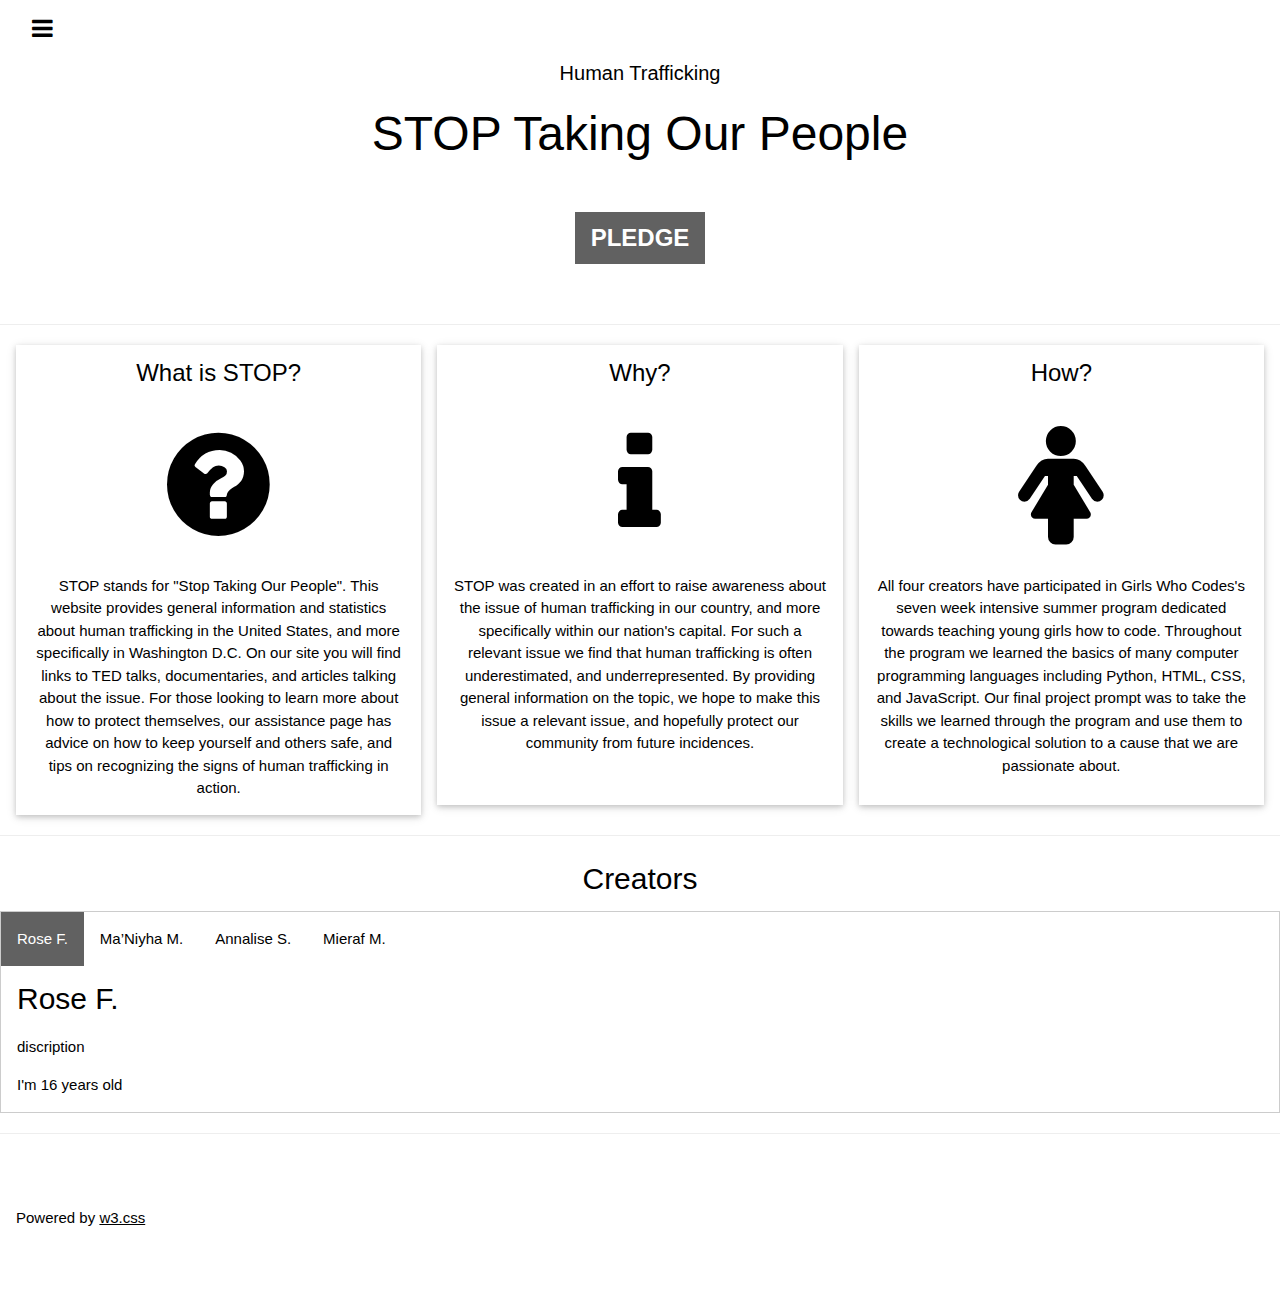
==== startbootstrap-modern-business-gh-pages/about.html @ 99244a74 "Update about.html" ====
<!DOCTYPE html>
<html>
<title>S.T.O.P</title>
<meta charset="UTF-8">
<meta name="viewport" content="width=device-width, initial-scale=1">
<link rel="stylesheet" href="https://www.w3schools.com/w3css/4/w3.css">
<link rel="stylesheet" href="https://www.w3schools.com/lib/w3-theme-black.css">
<link rel="stylesheet" href="https://cdnjs.cloudflare.com/ajax/libs/font-awesome/4.3.0/css/font-awesome.min.css">
<body>

<!-- Side Navigation -->
<nav class="w3-sidebar w3-bar-block w3-card-2 w3-animate-left w3-center" style="display:none" id="mySidebar">
  <button class="w3-bar-item w3-button" onclick="w3_close()">Close <i class="fa fa-remove"></i></button>
  <a href="https://stoptakingourpeople.github.io/stop/startbootstrap-modern-business-gh-pages/index.html" class="w3-bar-item w3-button">Home</a>
  <a href="https://stoptakingourpeople.github.io/stop/startbootstrap-modern-business-gh-pages/about.html" class="w3-bar-item w3-button">About</a>
  <a href="https://stoptakingourpeople.github.io/stop/startbootstrap-modern-business-gh-pages/information.html" class="w3-bar-item w3-button">Information</a>
  <a href="https://stoptakingourpeople.github.io/stop/startbootstrap-modern-business-gh-pages/stories.html" class="w3-bar-item w3-button">Stories</a>
  <a href="https://stoptakingourpeople.github.io/stop/startbootstrap-modern-business-gh-pages/assistance.html" class="w3-bar-item w3-button">Assistance</a>
</nav>

<!-- Header -->
<header class="w3-container w3-theme w3-padding" id="myHeader">
  <i onclick="w3_open()" class="fa fa-bars w3-xlarge w3-button w3-theme"></i> 
  <div class="w3-center">
  <h4>Human Trafficking</h4>
  <h1 class="w3-xxxlarge w3-animate-bottom">STOP Taking Our People</h1>
      <div class="w3-padding-32">
      <button class="w3-btn w3-xlarge w3-dark-grey w3-hover-light-grey" onclick="document.getElementById('id01').style.display='block'" style="font-weight:900;">PLEDGE</button>
    </div>
  </div>
</header>

<!-- Modal -->
<div id="id01" class="w3-modal">
    <div class="w3-modal-content w3-card-4 w3-animate-top">
      <header class="w3-container w3-theme-l1"> 
        <span onclick="document.getElementById('id01').style.display='none'"
        class="w3-button w3-display-topright">×</span>
        <h4>Pledge to the cause!</h4>
      </header>
      <div class="w3-padding">
        <p>By clicking this button you pledge to be aware of, and an advocate for the issue of human trafficking in D.C. </p>
        <body>
    <script type="text/javascript">
    var clicks = 0;
    function onClick() {
        clicks += 1;
        document.getElementById("clicks").innerHTML = clicks;
    };
    </script>
    <button type="button" onClick="onClick()"><a>Pledge Your Awareness</button></a>
      </div>
      </div>
       <footer class="w3-container w3-theme-l1">
        <p style="text-align: center">Pledges: <a id="clicks">0</a></p>
      </footer>
    </div>
</div>

<hr>   

<div class="w3-row-padding w3-center w3-margin-top">
<div class="w3-third">
  <div class="w3-card-2 w3-container" style="min-height:460px">
  <h3>What is STOP?</h3><br>
  <i class="fa fa-question-circle w3-margin-bottom w3-text-theme" style="font-size:120px"></i>
  <p>STOP stands for "Stop Taking Our People". This website provides general information and statistics about human trafficking in the 
    United States, and more specifically in Washington D.C. On our site you will find links to TED talks, documentaries, and articles 
    talking about the issue. For those looking to learn more about how to protect themselves, our assistance page has advice on how to 
    keep yourself and others safe, and tips on recognizing the signs of human trafficking in action.</p>
  </div>
</div>

<div class="w3-third">
  <div class="w3-card-2 w3-container" style="min-height:460px">
  <h3>Why?</h3><br>
  <i class="fa fa-info w3-margin-bottom w3-text-theme" style="font-size:120px"></i>
  <p>STOP was created in an effort to raise awareness about the issue of human trafficking in our country, and more specifically within our nation's capital.
   For such a relevant issue we find that human trafficking is often underestimated, and underrepresented.
   By providing general information on the topic, we hope to make this issue a relevant issue, and hopefully protect our community
   from future incidences.</p>
  </div>
</div>

<div class="w3-third">
  <div class="w3-card-2 w3-container" style="min-height:460px">
  <h3>How?</h3><br>
  <i class="fa fa-female w3-margin-bottom w3-text-theme" style="font-size:120px"></i>
  <p> All four creators have participated in Girls Who Codes's seven week intensive summer program dedicated 
    towards teaching young girls how to code. Throughout the program we learned the basics of many computer programming languages 
    including Python, HTML, CSS, and JavaScript. Our final project prompt was to take the skills we learned through the program and 
    use them to create a technological solution to a cause that we are passionate about.
    </p>
  </div>
</div>
</div>


<hr>
<h2 class="w3-center">Creators</h2>
<div class="w3-border">
<div class="w3-bar w3-theme">
  <button class="w3-bar-item w3-button testbtn w3-padding-16" onclick="openCity(event,'Rose F.')">Rose F.</button>
  <button class="w3-bar-item w3-button testbtn w3-padding-16" onclick="openCity(event,'Ma’Niyha M.')">Ma’Niyha M.</button>
  <button class="w3-bar-item w3-button testbtn w3-padding-16" onclick="openCity(event,'Annalise S.')">Annalise S.</button>
  <button class="w3-bar-item w3-button testbtn w3-padding-16" onclick="openCity(event,'Mieraf M.')">Mieraf M.</button>
</div>

<div id="Rose F." class="w3-container city w3-animate-opacity">
  <h2>Rose F.</h2>
  <p>discription</p>
  <p>I'm 16 years old</p>
</div>

<div id="Ma’Niyha M." class="w3-container city w3-animate-opacity">
  <h2>Ma’Niyha M.</h2>
  <p>About Me</p>
  <p>Born in N.C in 1999 but moved to D.C in 2012, I am a rising senior graduating in 2018. I play softball and volleyball, I am in book club, poetry club, GSA, and photography club.<br>
    I am the oldest of 6 kids on my dad’s side of the family but the third on my mom’s side. Seeing that I have so many siblings it only takes my awareness for human trafficking to the next level.<br>
    I want everyone’s eyes to open to what’s going on around them no matter where they are.</p>
</div>

<div id="Annalise S." class="w3-container city w3-animate-opacity">
  <h2>Annalise S.</h2>
  <p>About Me</p>
  <p>I’m a current junior in high school and I‘m really passionate about human rights. I hope this website makes an impact in others’ lives and expand beyond a local audience.<br>
    My other hobbies include volleyball, reading, and writing. If I could choose to do whatever I wanted,<br>
    it would be to have a legacy that’ll live beyond me. One that would change people’s lives for the better.</p>
</div>

<div id="Mieraf M." class="w3-container city w3-animate-opacity">
  <h2>Mieraf M.</h2>
  <p>About Me</p>
  <p>I was born in Ethiopia but moved to Maryland when I was ten. Some of my hobbies include reading, listening to music, and learning new skills. <br>
    My goal in life is to give other people the same opportunities I was lucky enough to receive. <br>
    Also, I would love to travel around the world to see other people’s perspective of life.
  </p>
</div>
</div>

<hr>
  <br>


<!-- Footer -->
<footer class="w3-container w3-theme-dark w3-padding-16">
  <h3></h3>
  <p>Powered by <a href="https://www.w3schools.com/w3css/default.asp" target="_blank">w3.css</a></p>
  <div style="position:relative;bottom:55px;" class="w3-tooltip w3-right">
    <span class="w3-text w3-theme-light w3-padding">Go To Top</span>    
    <a class="w3-text-white" href="#myHeader"><span class="w3-xlarge">
    <i class="fa fa-chevron-circle-up"></i></span></a>
  </div>
</footer>

<!-- Script for Sidebar, Tabs, Accordions, Progress bars and slideshows -->
<script>
// Side navigation
function w3_open() {
    var x = document.getElementById("mySidebar");
    x.style.width = "100%";
    x.style.fontSize = "40px";
    x.style.paddingTop = "10%";
    x.style.display = "block";
}
function w3_close() {
    document.getElementById("mySidebar").style.display = "none";
}

// Tabs
function openCity(evt, cityName) {
  var i;
  var x = document.getElementsByClassName("city");
  for (i = 0; i < x.length; i++) {
     x[i].style.display = "none";
  }
  var activebtn = document.getElementsByClassName("testbtn");
  for (i = 0; i < x.length; i++) {
      activebtn[i].className = activebtn[i].className.replace(" w3-dark-grey", "");
  }
  document.getElementById(cityName).style.display = "block";
  evt.currentTarget.className += " w3-dark-grey";
}

var mybtn = document.getElementsByClassName("testbtn")[0];
mybtn.click();

// Accordions
function myAccFunc(id) {
    var x = document.getElementById(id);
    if (x.className.indexOf("w3-show") == -1) {
        x.className += " w3-show";
    } else { 
        x.className = x.className.replace(" w3-show", "");
    }
}

// Slideshows
var slideIndex = 1;

function plusDivs(n) {
slideIndex = slideIndex + n;
showDivs(slideIndex);
}

function showDivs(n) {
  var x = document.getElementsByClassName("mySlides");
  if (n > x.length) {slideIndex = 1}    
  if (n < 1) {slideIndex = x.length} ;
  for (i = 0; i < x.length; i++) {
     x[i].style.display = "none";  
  }
  x[slideIndex-1].style.display = "block";  
}

showDivs(1);

// Progress Bars
function move() {
  var elem = document.getElementById("myBar");   
  var width = 5;
  var id = setInterval(frame, 10);
  function frame() {
    if (width == 100) {
      clearInterval(id);
    } else {
      width++; 
      elem.style.width = width + '%'; 
      elem.innerHTML = width * 1  + '%';
    }
  }
}
</script>

</body>
</html>
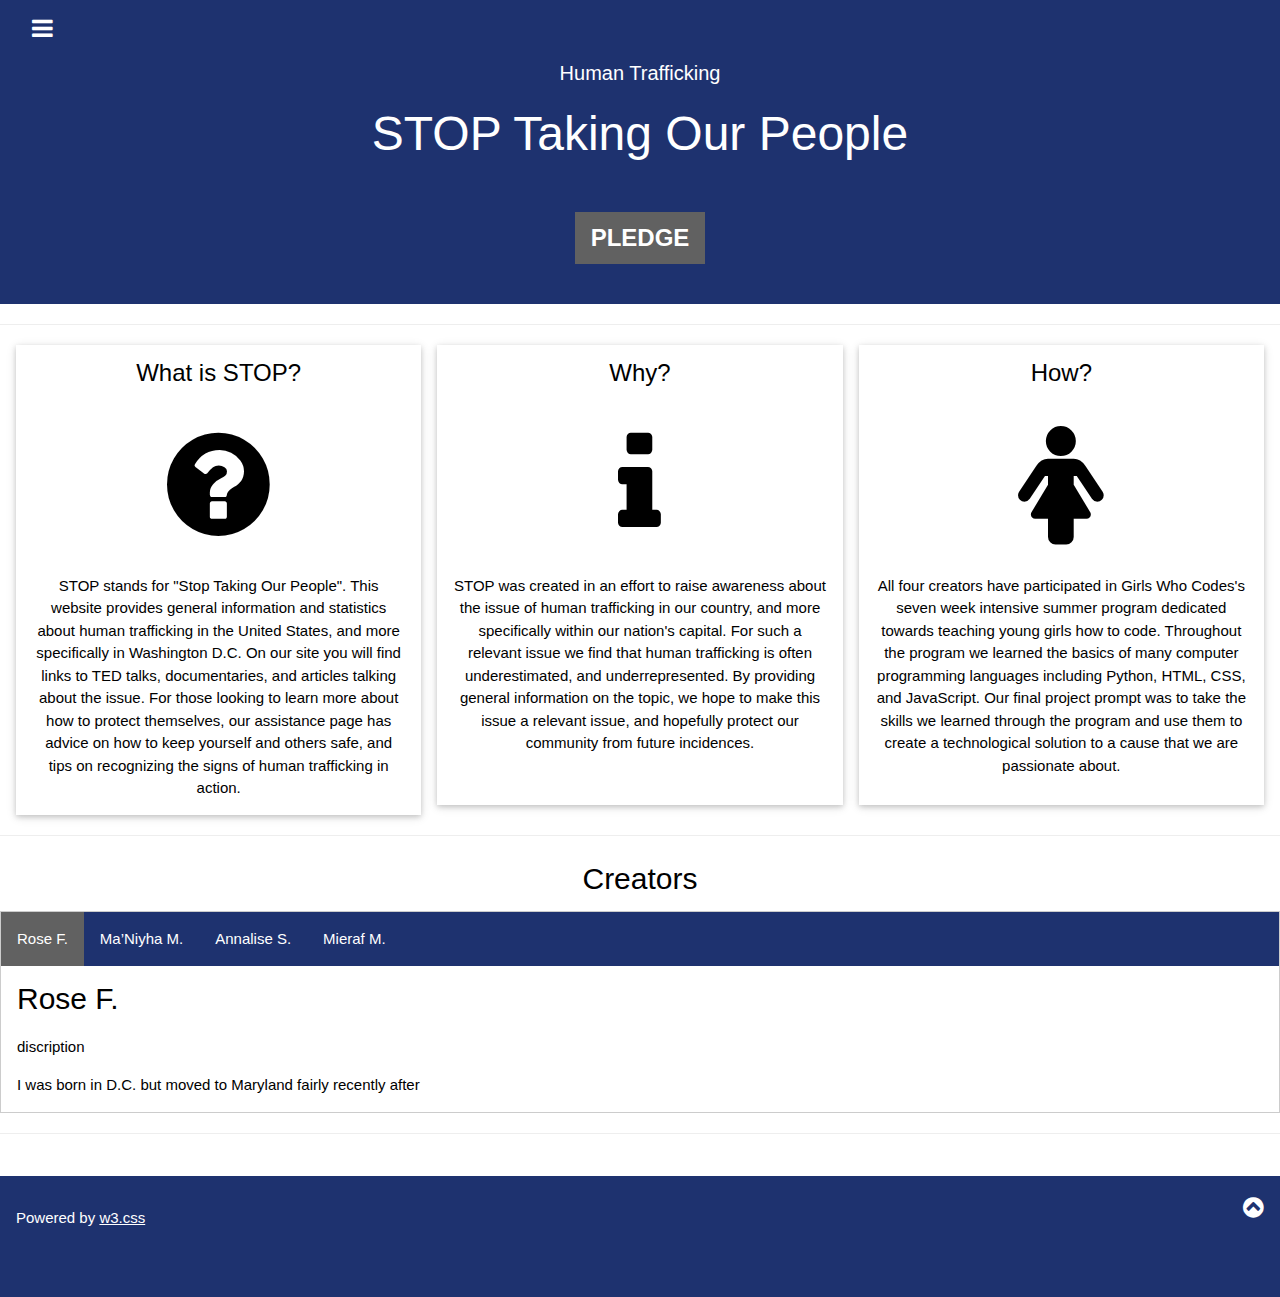
==== commit 1735a0d0: "Update about.html" ====
--- a/startbootstrap-modern-business-gh-pages/about.html
+++ b/startbootstrap-modern-business-gh-pages/about.html
@@ -1,10 +1,10 @@
 <!DOCTYPE html>
 <html>
-<title>S.T.O.P</title>
+<title>About</title>
 <meta charset="UTF-8">
 <meta name="viewport" content="width=device-width, initial-scale=1">
 <link rel="stylesheet" href="https://www.w3schools.com/w3css/4/w3.css">
-<link rel="stylesheet" href="https://www.w3schools.com/lib/w3-theme-black.css">
+<link rel="stylesheet"  type="text/css" href="css/w3.css">
 <link rel="stylesheet" href="https://cdnjs.cloudflare.com/ajax/libs/font-awesome/4.3.0/css/font-awesome.min.css">
 <body>
 
@@ -109,13 +109,13 @@
 <div id="Rose F." class="w3-container city w3-animate-opacity">
   <h2>Rose F.</h2>
   <p>discription</p>
-  <p>I'm 16 years old</p>
+  <p>I was born in D.C. but moved to Maryland fairly recently after </p>
 </div>
 
 <div id="Ma’Niyha M." class="w3-container city w3-animate-opacity">
   <h2>Ma’Niyha M.</h2>
   <p>About Me</p>
-  <p>Born in N.C in 1999 but moved to D.C in 2012, I am a rising senior graduating in 2018. I play softball and volleyball, I am in book club, poetry club, GSA, and photography club.<br>
+  <p>Born in N.C in 1999 but moved to D.C. in 2012, I am a rising senior graduating in 2018. I play softball and volleyball, I am in book club, poetry club, GSA, and photography club.<br>
     I am the oldest of 6 kids on my dad’s side of the family but the third on my mom’s side. Seeing that I have so many siblings it only takes my awareness for human trafficking to the next level.<br>
     I want everyone’s eyes to open to what’s going on around them no matter where they are.</p>
 </div>
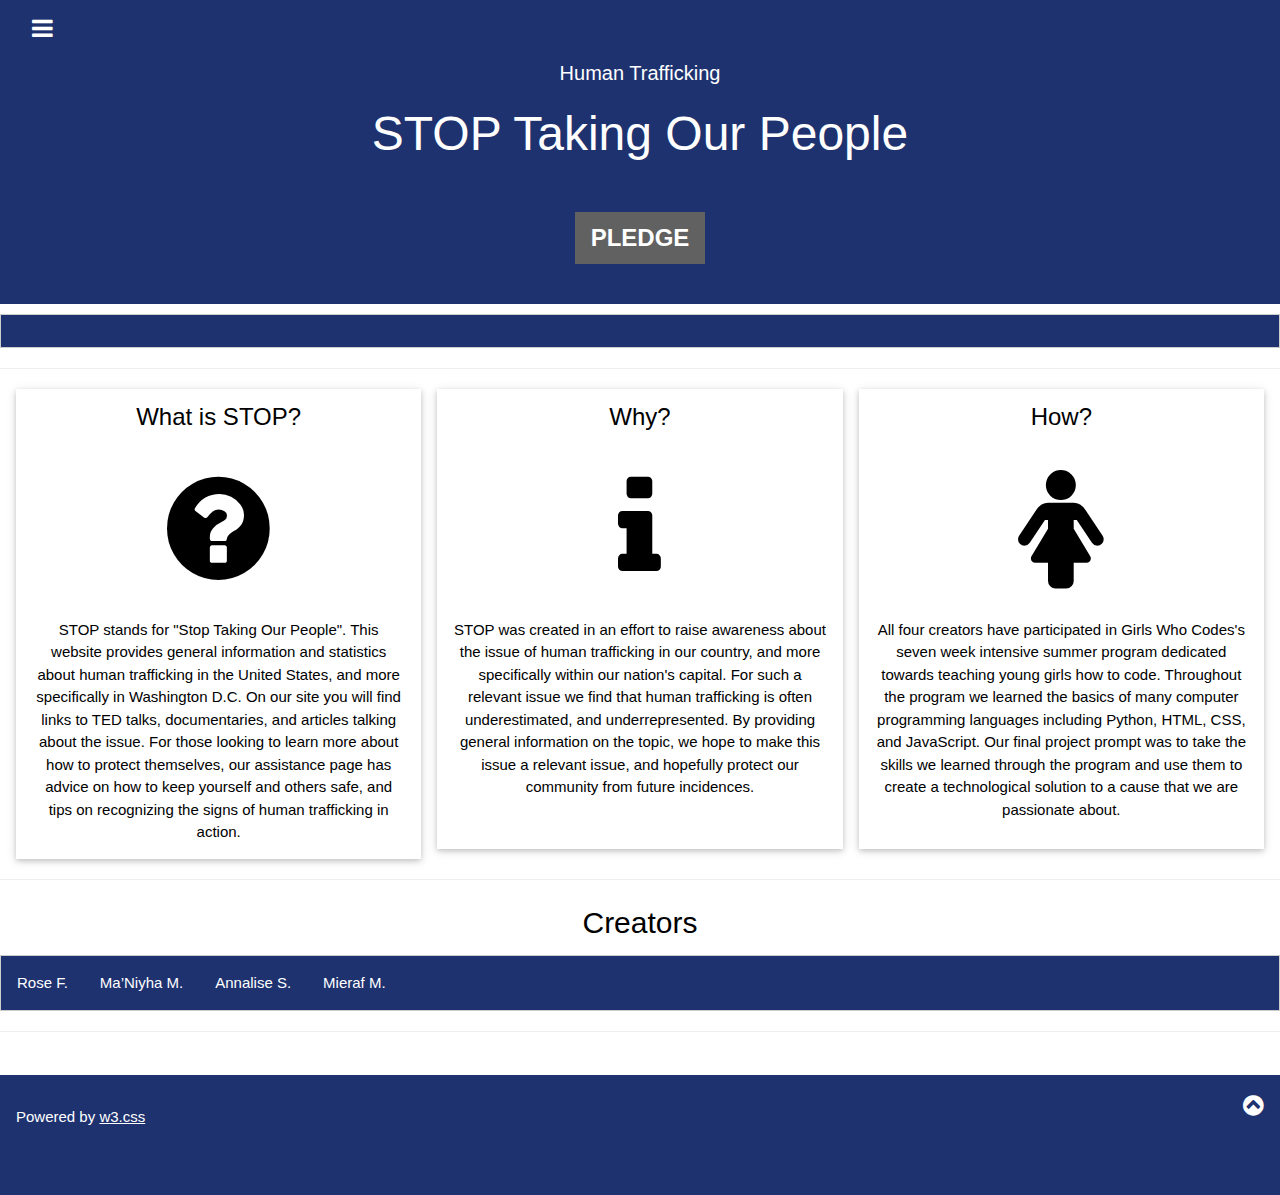
==== commit 6577a09f: "Update about.html" ====
--- a/startbootstrap-modern-business-gh-pages/about.html
+++ b/startbootstrap-modern-business-gh-pages/about.html
@@ -56,7 +56,23 @@
       </footer>
     </div>
 </div>
-
+  
+<!--------------------------------------->
+  <h2 class="w3-center"></h2>
+<h4 style="text-align:center;Font-size:130%;"></h4>
+
+<div class="w3-border">
+<div class="w3-bar w3-theme">
+  <button class="w3-bar-item w3-button testbtn w3-padding-16" onclick="openCity(event,'Relisha Tenau Rudd')"></button>
+</div>
+
+<div id="" class="w3-container city w3-animate-opacity">
+
+</div>
+
+</div>
+<!------------------------------------->
+  
 <hr>   
 
 <div class="w3-row-padding w3-center w3-margin-top">
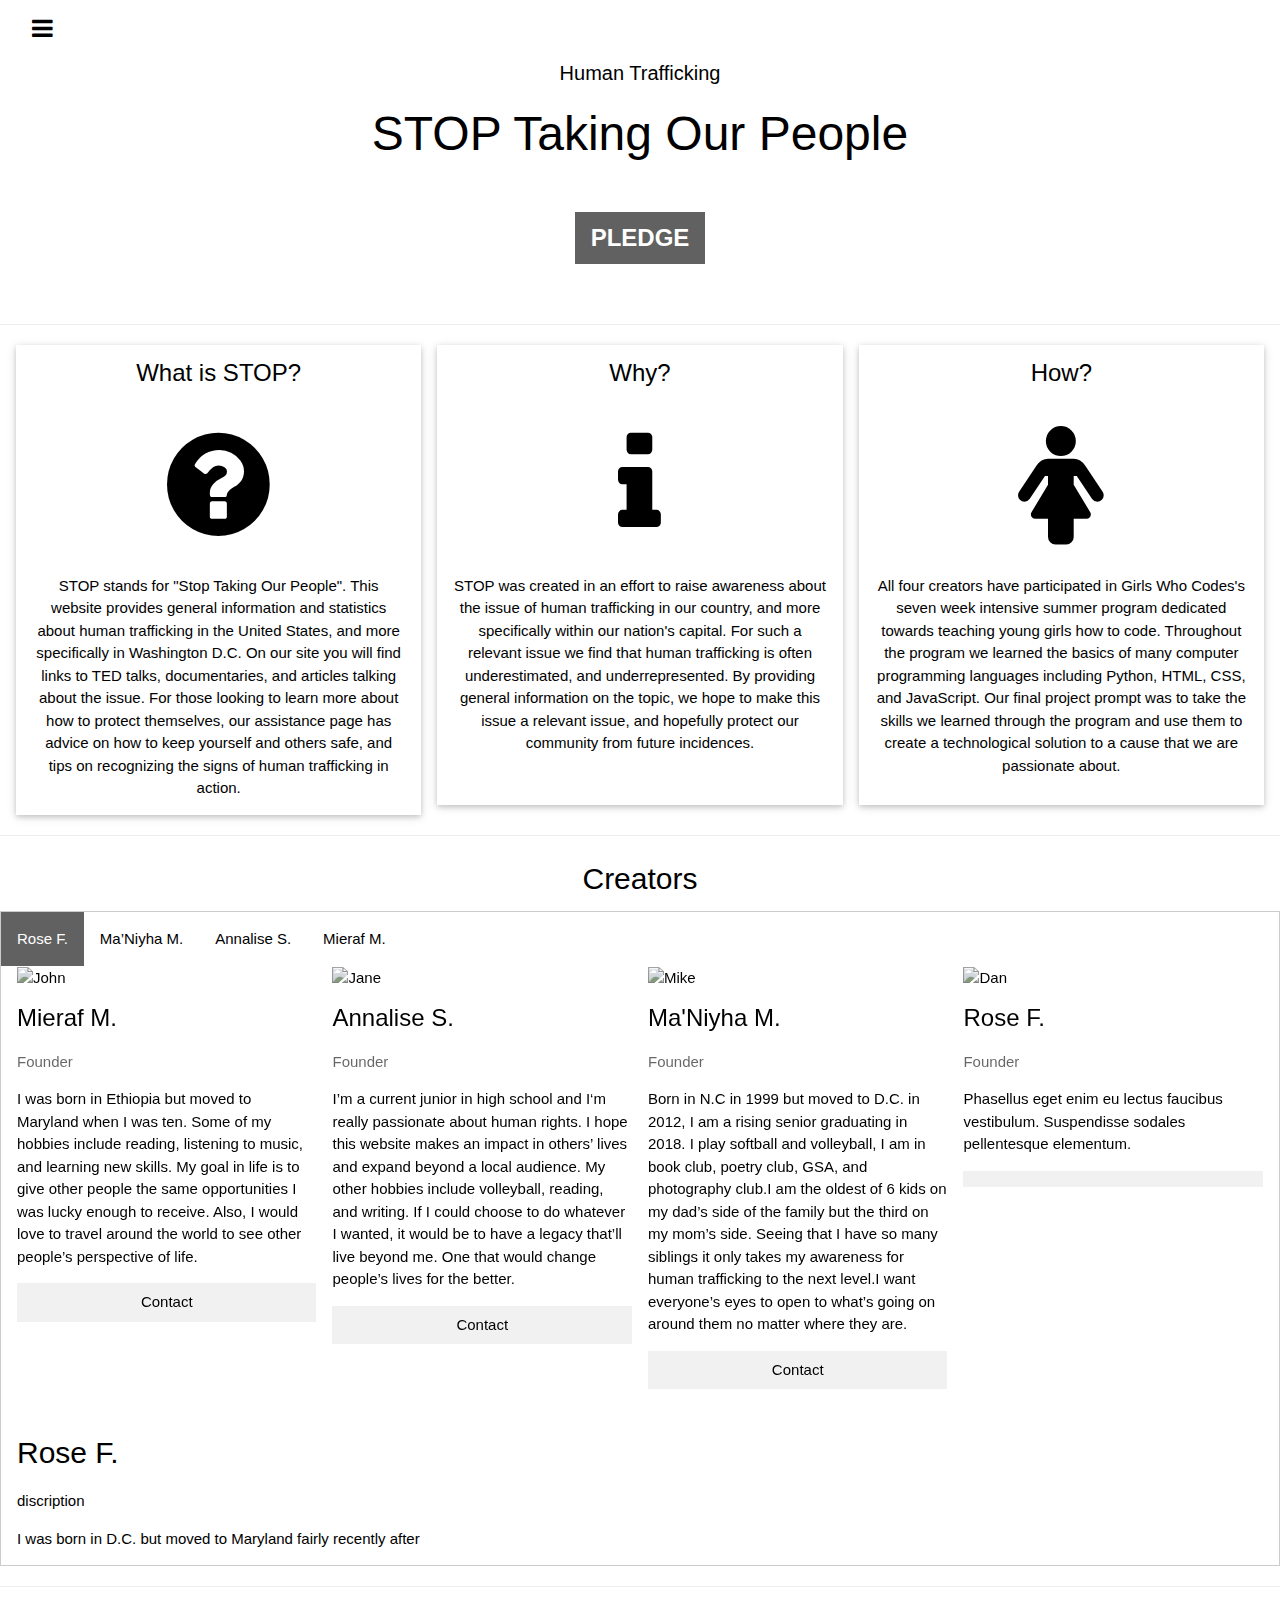
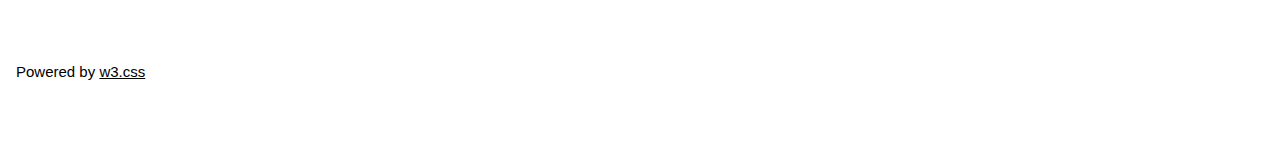
==== commit 1a0cb3eb: "Update about.html" ====
--- a/startbootstrap-modern-business-gh-pages/about.html
+++ b/startbootstrap-modern-business-gh-pages/about.html
@@ -1,10 +1,10 @@
 <!DOCTYPE html>
 <html>
-<title>About</title>
+<title>S.T.O.P</title>
 <meta charset="UTF-8">
 <meta name="viewport" content="width=device-width, initial-scale=1">
 <link rel="stylesheet" href="https://www.w3schools.com/w3css/4/w3.css">
-<link rel="stylesheet"  type="text/css" href="css/w3.css">
+<link rel="stylesheet" href="https://www.w3schools.com/lib/w3-theme-black.css">
 <link rel="stylesheet" href="https://cdnjs.cloudflare.com/ajax/libs/font-awesome/4.3.0/css/font-awesome.min.css">
 <body>
 
@@ -56,23 +56,7 @@
       </footer>
     </div>
 </div>
-  
-<!--------------------------------------->
-  <h2 class="w3-center"></h2>
-<h4 style="text-align:center;Font-size:130%;"></h4>
-
-<div class="w3-border">
-<div class="w3-bar w3-theme">
-  <button class="w3-bar-item w3-button testbtn w3-padding-16" onclick="openCity(event,'Relisha Tenau Rudd')"></button>
-</div>
-
-<div id="" class="w3-container city w3-animate-opacity">
-
-</div>
-
-</div>
-<!------------------------------------->
-  
+
 <hr>   
 
 <div class="w3-row-padding w3-center w3-margin-top">
@@ -121,6 +105,39 @@
   <button class="w3-bar-item w3-button testbtn w3-padding-16" onclick="openCity(event,'Annalise S.')">Annalise S.</button>
   <button class="w3-bar-item w3-button testbtn w3-padding-16" onclick="openCity(event,'Mieraf M.')">Mieraf M.</button>
 </div>
+  
+    <div class="w3-row-padding w3-grayscale">
+    <div class="w3-col l3 m6 w3-margin-bottom">
+      <img src="/w3images/team2.jpg" alt="John" style="width:100%">
+      <h3>Mieraf M.</h3>
+      <p class="w3-opacity">Founder</p>
+      <p>I was born in Ethiopia but moved to Maryland when I was ten. Some of my hobbies include reading, listening to music, and learning new skills. 
+My goal in life is to give other people the same opportunities I was lucky enough to receive. 
+Also, I would love to travel around the world to see other people’s perspective of life.</p>
+      <p><button class="w3-button w3-light-grey w3-block">Contact</button></p>
+    </div>
+    <div class="w3-col l3 m6 w3-margin-bottom">
+      <img src="/w3images/team1.jpg" alt="Jane" style="width:100%">
+      <h3>Annalise S.</h3>
+      <p class="w3-opacity">Founder</p>
+      <p>I’m a current junior in high school and I‘m really passionate about human rights. I hope this website makes an impact in others’ lives and expand beyond a local audience. My other hobbies include volleyball, reading, and writing. If I could choose to do whatever I wanted, it would be to have a legacy that’ll live beyond me. One that would change people’s lives for the better.</p>
+      <p><button class="w3-button w3-light-grey w3-block">Contact</button></p>
+    </div>
+    <div class="w3-col l3 m6 w3-margin-bottom">
+      <img src="/w3images/team3.jpg" alt="Mike" style="width:100%">
+      <h3>Ma'Niyha M.</h3>
+      <p class="w3-opacity">Founder</p>
+      <p>Born in N.C in 1999 but moved to D.C. in 2012, I am a rising senior graduating in 2018. I play softball and volleyball, I am in book club, poetry club, GSA, and photography club.I am the oldest of 6 kids on my dad’s side of the family but the third on my mom’s side. Seeing that I have so many siblings it only takes my awareness for human trafficking to the next level.I want everyone’s eyes to open to what’s going on around them no matter where they are.</p>
+      <p><button class="w3-button w3-light-grey w3-block">Contact</button></p>
+    </div>
+    <div class="w3-col l3 m6 w3-margin-bottom">
+      <img src="/w3images/team4.jpg" alt="Dan" style="width:100%">
+      <h3>Rose F.</h3>
+      <p class="w3-opacity">Founder</p>
+      <p>Phasellus eget enim eu lectus faucibus vestibulum. Suspendisse sodales pellentesque elementum.</p>
+      <p><button class="w3-button w3-light-grey w3-block"></button></p>
+    </div>
+  </div>
 
 <div id="Rose F." class="w3-container city w3-animate-opacity">
   <h2>Rose F.</h2>
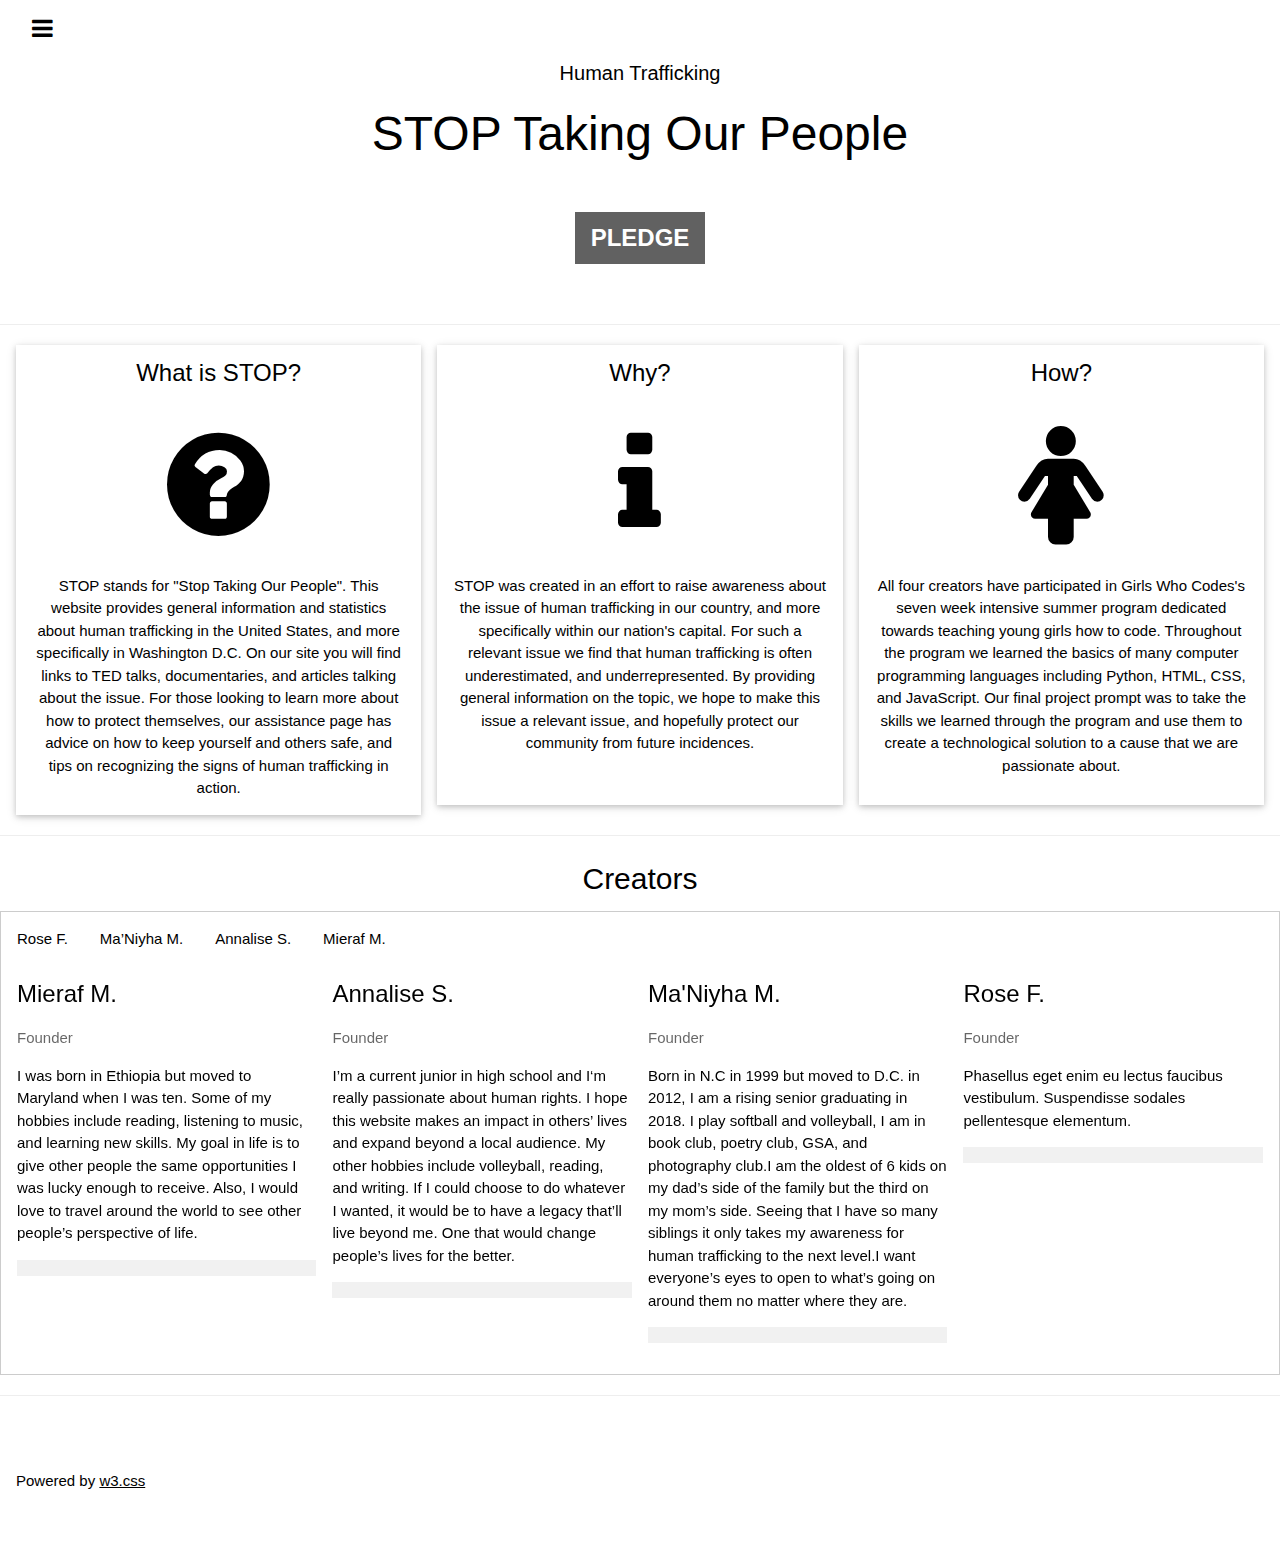
==== commit 300f7f08: "Update about.html" ====
--- a/startbootstrap-modern-business-gh-pages/about.html
+++ b/startbootstrap-modern-business-gh-pages/about.html
@@ -108,30 +108,26 @@
   
     <div class="w3-row-padding w3-grayscale">
     <div class="w3-col l3 m6 w3-margin-bottom">
-      <img src="/w3images/team2.jpg" alt="John" style="width:100%">
       <h3>Mieraf M.</h3>
       <p class="w3-opacity">Founder</p>
       <p>I was born in Ethiopia but moved to Maryland when I was ten. Some of my hobbies include reading, listening to music, and learning new skills. 
 My goal in life is to give other people the same opportunities I was lucky enough to receive. 
 Also, I would love to travel around the world to see other people’s perspective of life.</p>
-      <p><button class="w3-button w3-light-grey w3-block">Contact</button></p>
-    </div>
-    <div class="w3-col l3 m6 w3-margin-bottom">
-      <img src="/w3images/team1.jpg" alt="Jane" style="width:100%">
+      <p><button class="w3-button w3-light-grey w3-block"></button></p>
+    </div>
+    <div class="w3-col l3 m6 w3-margin-bottom">
       <h3>Annalise S.</h3>
       <p class="w3-opacity">Founder</p>
       <p>I’m a current junior in high school and I‘m really passionate about human rights. I hope this website makes an impact in others’ lives and expand beyond a local audience. My other hobbies include volleyball, reading, and writing. If I could choose to do whatever I wanted, it would be to have a legacy that’ll live beyond me. One that would change people’s lives for the better.</p>
-      <p><button class="w3-button w3-light-grey w3-block">Contact</button></p>
-    </div>
-    <div class="w3-col l3 m6 w3-margin-bottom">
-      <img src="/w3images/team3.jpg" alt="Mike" style="width:100%">
+      <p><button class="w3-button w3-light-grey w3-block"></button></p>
+    </div>
+    <div class="w3-col l3 m6 w3-margin-bottom">
       <h3>Ma'Niyha M.</h3>
       <p class="w3-opacity">Founder</p>
       <p>Born in N.C in 1999 but moved to D.C. in 2012, I am a rising senior graduating in 2018. I play softball and volleyball, I am in book club, poetry club, GSA, and photography club.I am the oldest of 6 kids on my dad’s side of the family but the third on my mom’s side. Seeing that I have so many siblings it only takes my awareness for human trafficking to the next level.I want everyone’s eyes to open to what’s going on around them no matter where they are.</p>
-      <p><button class="w3-button w3-light-grey w3-block">Contact</button></p>
-    </div>
-    <div class="w3-col l3 m6 w3-margin-bottom">
-      <img src="/w3images/team4.jpg" alt="Dan" style="width:100%">
+      <p><button class="w3-button w3-light-grey w3-block"></button></p>
+    </div>
+    <div class="w3-col l3 m6 w3-margin-bottom">
       <h3>Rose F.</h3>
       <p class="w3-opacity">Founder</p>
       <p>Phasellus eget enim eu lectus faucibus vestibulum. Suspendisse sodales pellentesque elementum.</p>
@@ -139,35 +135,6 @@
     </div>
   </div>
 
-<div id="Rose F." class="w3-container city w3-animate-opacity">
-  <h2>Rose F.</h2>
-  <p>discription</p>
-  <p>I was born in D.C. but moved to Maryland fairly recently after </p>
-</div>
-
-<div id="Ma’Niyha M." class="w3-container city w3-animate-opacity">
-  <h2>Ma’Niyha M.</h2>
-  <p>About Me</p>
-  <p>Born in N.C in 1999 but moved to D.C. in 2012, I am a rising senior graduating in 2018. I play softball and volleyball, I am in book club, poetry club, GSA, and photography club.<br>
-    I am the oldest of 6 kids on my dad’s side of the family but the third on my mom’s side. Seeing that I have so many siblings it only takes my awareness for human trafficking to the next level.<br>
-    I want everyone’s eyes to open to what’s going on around them no matter where they are.</p>
-</div>
-
-<div id="Annalise S." class="w3-container city w3-animate-opacity">
-  <h2>Annalise S.</h2>
-  <p>About Me</p>
-  <p>I’m a current junior in high school and I‘m really passionate about human rights. I hope this website makes an impact in others’ lives and expand beyond a local audience.<br>
-    My other hobbies include volleyball, reading, and writing. If I could choose to do whatever I wanted,<br>
-    it would be to have a legacy that’ll live beyond me. One that would change people’s lives for the better.</p>
-</div>
-
-<div id="Mieraf M." class="w3-container city w3-animate-opacity">
-  <h2>Mieraf M.</h2>
-  <p>About Me</p>
-  <p>I was born in Ethiopia but moved to Maryland when I was ten. Some of my hobbies include reading, listening to music, and learning new skills. <br>
-    My goal in life is to give other people the same opportunities I was lucky enough to receive. <br>
-    Also, I would love to travel around the world to see other people’s perspective of life.
-  </p>
 </div>
 </div>
 
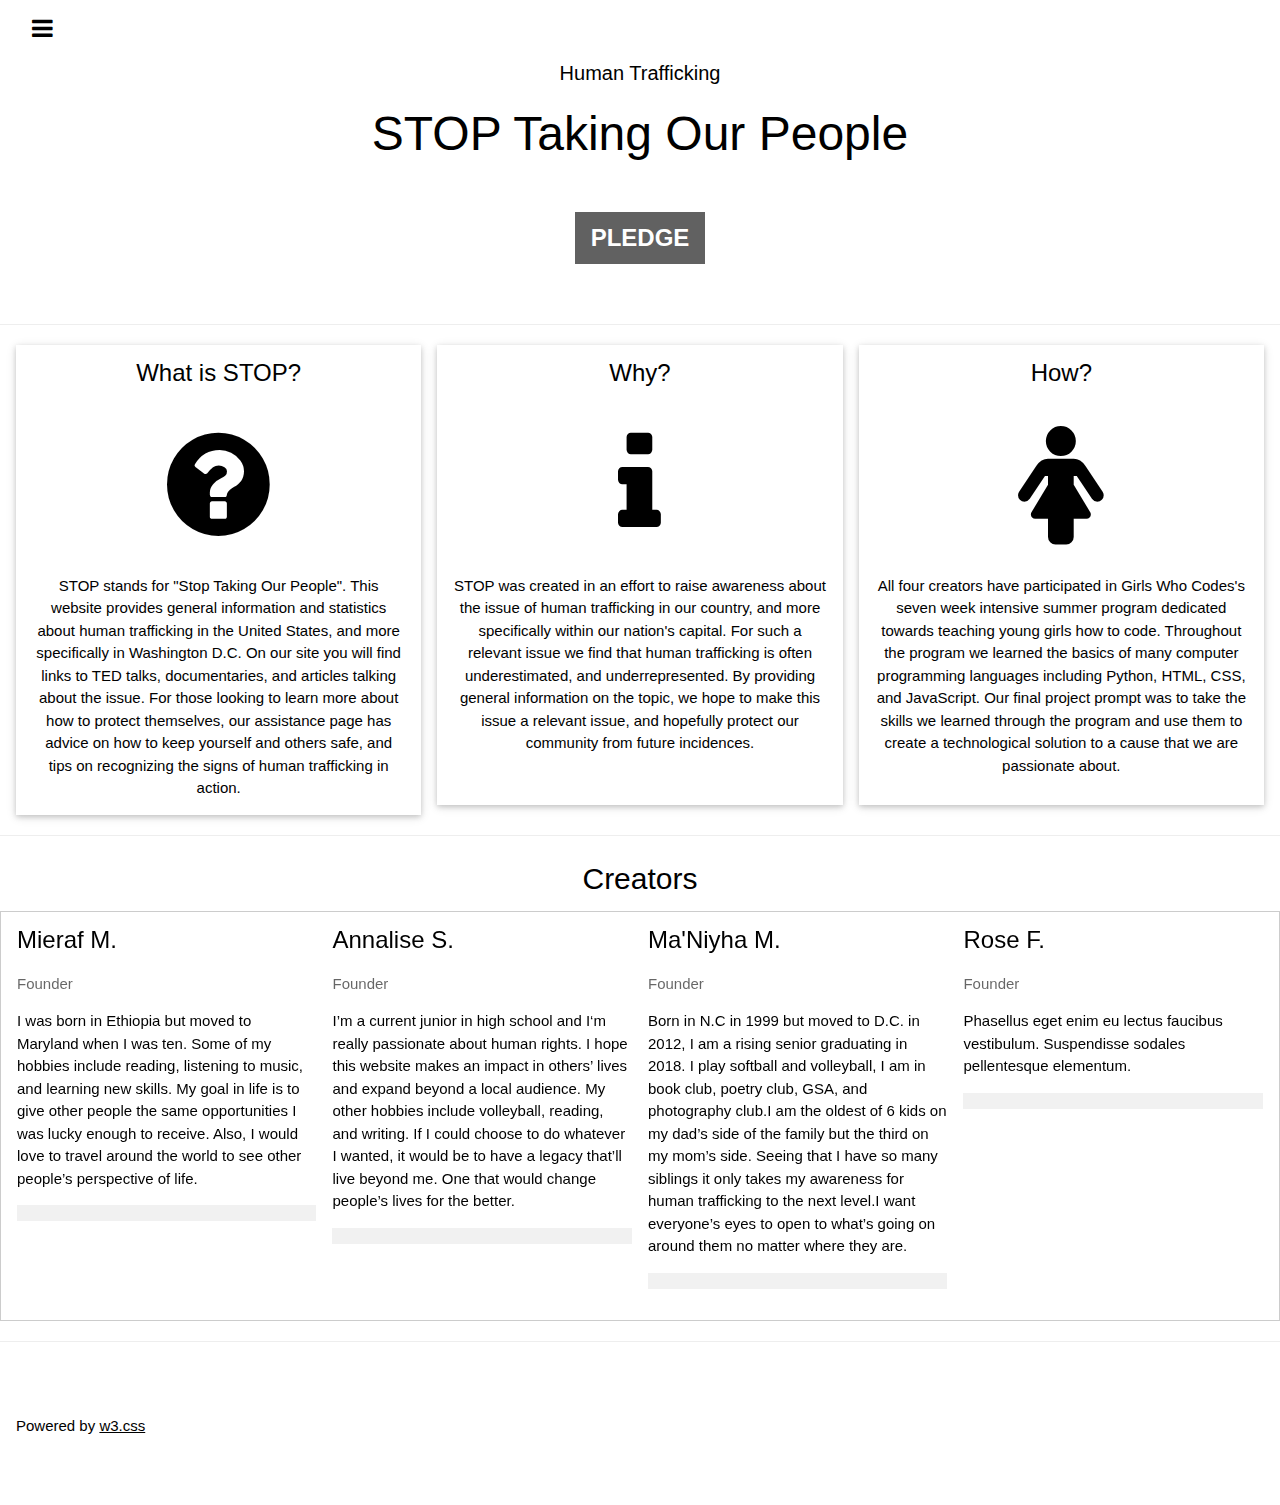
==== commit a48b7d23: "Update about.html" ====
--- a/startbootstrap-modern-business-gh-pages/about.html
+++ b/startbootstrap-modern-business-gh-pages/about.html
@@ -100,10 +100,6 @@
 <h2 class="w3-center">Creators</h2>
 <div class="w3-border">
 <div class="w3-bar w3-theme">
-  <button class="w3-bar-item w3-button testbtn w3-padding-16" onclick="openCity(event,'Rose F.')">Rose F.</button>
-  <button class="w3-bar-item w3-button testbtn w3-padding-16" onclick="openCity(event,'Ma’Niyha M.')">Ma’Niyha M.</button>
-  <button class="w3-bar-item w3-button testbtn w3-padding-16" onclick="openCity(event,'Annalise S.')">Annalise S.</button>
-  <button class="w3-bar-item w3-button testbtn w3-padding-16" onclick="openCity(event,'Mieraf M.')">Mieraf M.</button>
 </div>
   
     <div class="w3-row-padding w3-grayscale">
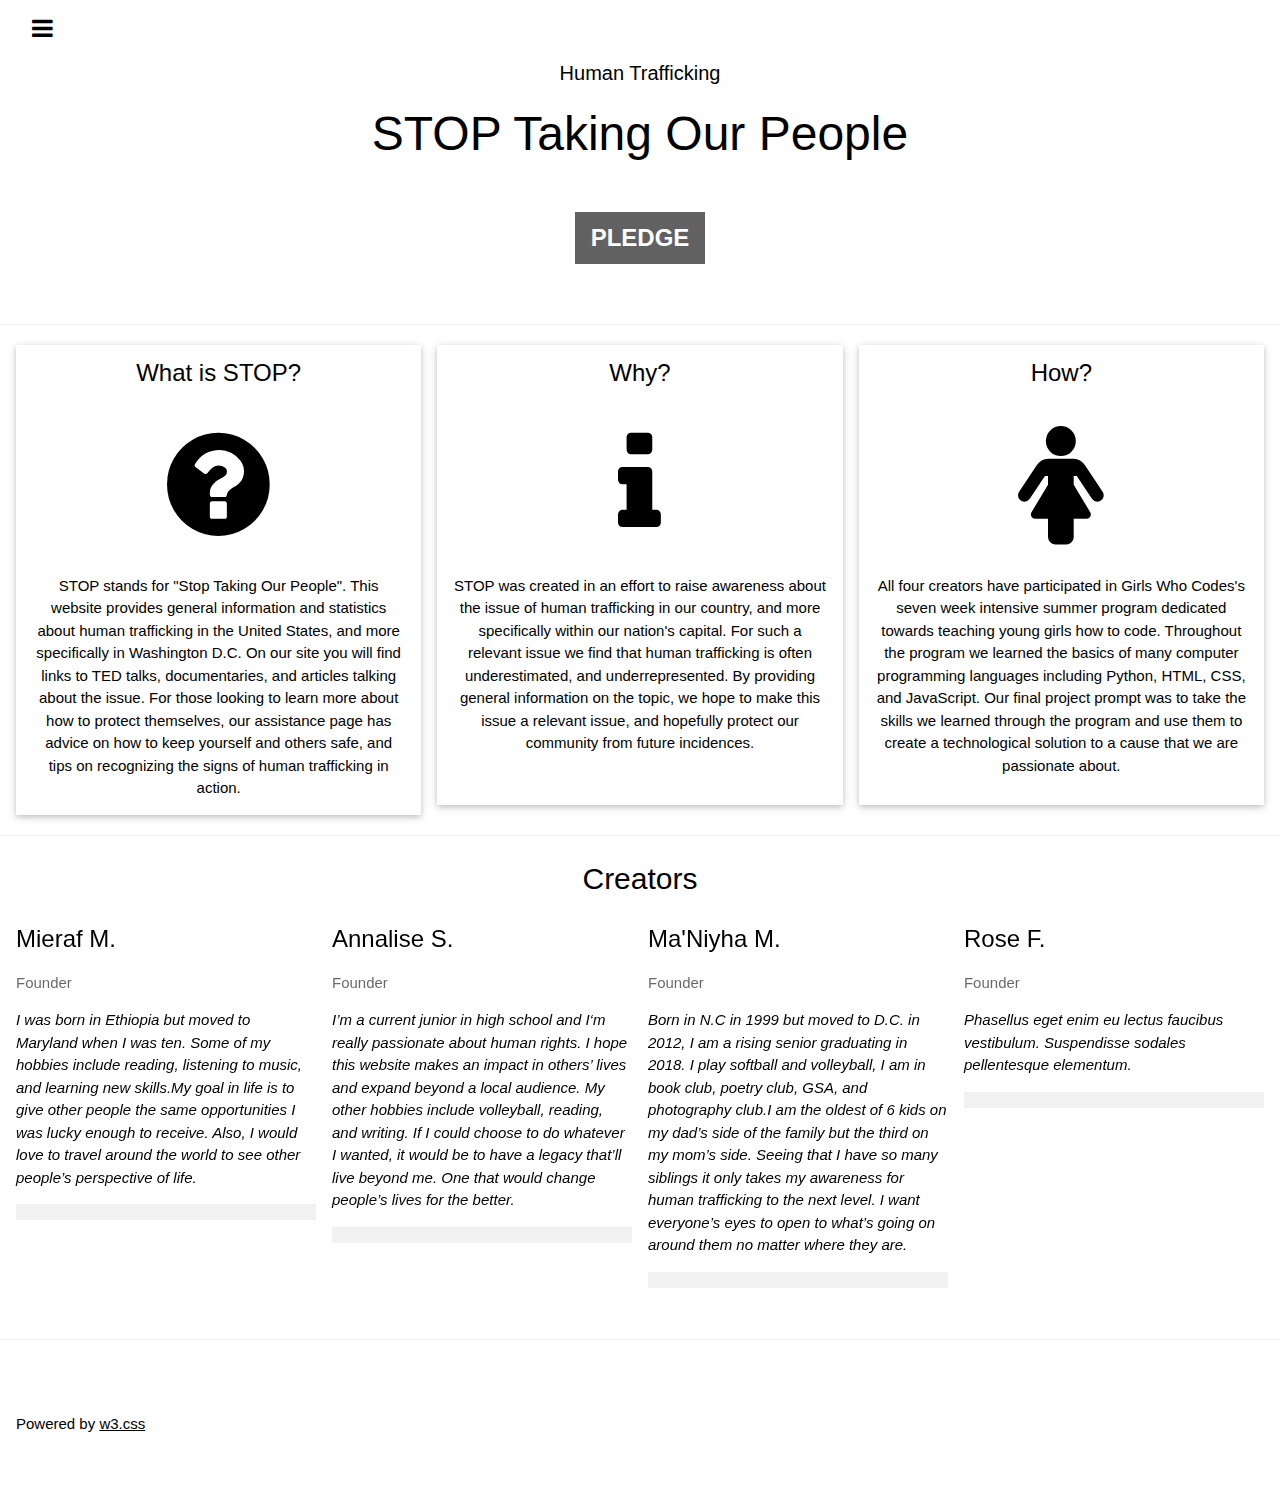
==== commit 2a16b4ed: "Update about.html" ====
--- a/startbootstrap-modern-business-gh-pages/about.html
+++ b/startbootstrap-modern-business-gh-pages/about.html
@@ -98,42 +98,45 @@
 
 <hr>
 <h2 class="w3-center">Creators</h2>
-<div class="w3-border">
-<div class="w3-bar w3-theme">
-</div>
   
     <div class="w3-row-padding w3-grayscale">
     <div class="w3-col l3 m6 w3-margin-bottom">
       <h3>Mieraf M.</h3>
       <p class="w3-opacity">Founder</p>
-      <p>I was born in Ethiopia but moved to Maryland when I was ten. Some of my hobbies include reading, listening to music, and learning new skills. 
-My goal in life is to give other people the same opportunities I was lucky enough to receive. 
-Also, I would love to travel around the world to see other people’s perspective of life.</p>
+      <p><i>I was born in Ethiopia but moved to Maryland when I was ten. Some of my hobbies include reading, listening to music, 
+        and learning new skills.My goal in life is to give other people the same opportunities I was lucky enough to receive. 
+        Also, I would love to travel around the world to see other people’s perspective of life.</i></p>
       <p><button class="w3-button w3-light-grey w3-block"></button></p>
     </div>
     <div class="w3-col l3 m6 w3-margin-bottom">
       <h3>Annalise S.</h3>
       <p class="w3-opacity">Founder</p>
-      <p>I’m a current junior in high school and I‘m really passionate about human rights. I hope this website makes an impact in others’ lives and expand beyond a local audience. My other hobbies include volleyball, reading, and writing. If I could choose to do whatever I wanted, it would be to have a legacy that’ll live beyond me. One that would change people’s lives for the better.</p>
+      <p><i>I’m a current junior in high school and I‘m really passionate about human rights. I hope this website makes an 
+        impact in others’ lives and expand beyond a local audience. My other hobbies include volleyball, reading, and writing. 
+        If I could choose to do whatever I wanted, it would be to have a legacy that’ll live beyond me. One that would change 
+        people’s lives for the better.</i></p>
       <p><button class="w3-button w3-light-grey w3-block"></button></p>
     </div>
     <div class="w3-col l3 m6 w3-margin-bottom">
       <h3>Ma'Niyha M.</h3>
       <p class="w3-opacity">Founder</p>
-      <p>Born in N.C in 1999 but moved to D.C. in 2012, I am a rising senior graduating in 2018. I play softball and volleyball, I am in book club, poetry club, GSA, and photography club.I am the oldest of 6 kids on my dad’s side of the family but the third on my mom’s side. Seeing that I have so many siblings it only takes my awareness for human trafficking to the next level.I want everyone’s eyes to open to what’s going on around them no matter where they are.</p>
+      <p> <i>Born in N.C in 1999 but moved to D.C. in 2012, I am a rising senior graduating in 2018. I play softball and volleyball, 
+        I am in book club, poetry club, GSA, and photography club.I am the oldest of 6 kids on my dad’s side of the family but the 
+        third on my mom’s side. Seeing that I have so many siblings it only takes my awareness for human trafficking to the next level. 
+        I want everyone’s eyes to open to what’s going on around them no matter where they are.</i></p>
       <p><button class="w3-button w3-light-grey w3-block"></button></p>
     </div>
     <div class="w3-col l3 m6 w3-margin-bottom">
       <h3>Rose F.</h3>
       <p class="w3-opacity">Founder</p>
-      <p>Phasellus eget enim eu lectus faucibus vestibulum. Suspendisse sodales pellentesque elementum.</p>
-      <p><button class="w3-button w3-light-grey w3-block"></button></p>
-    </div>
-  </div>
-
-</div>
-</div>
-
+      <p><i>Phasellus eget enim eu lectus faucibus vestibulum. Suspendisse sodales pellentesque elementum.</i></p>
+      <p><button class="w3-button w3-light-grey w3-block"></button></p>
+    </div>
+  </div>
+
+</div>
+</div>
+  
 <hr>
   <br>
 
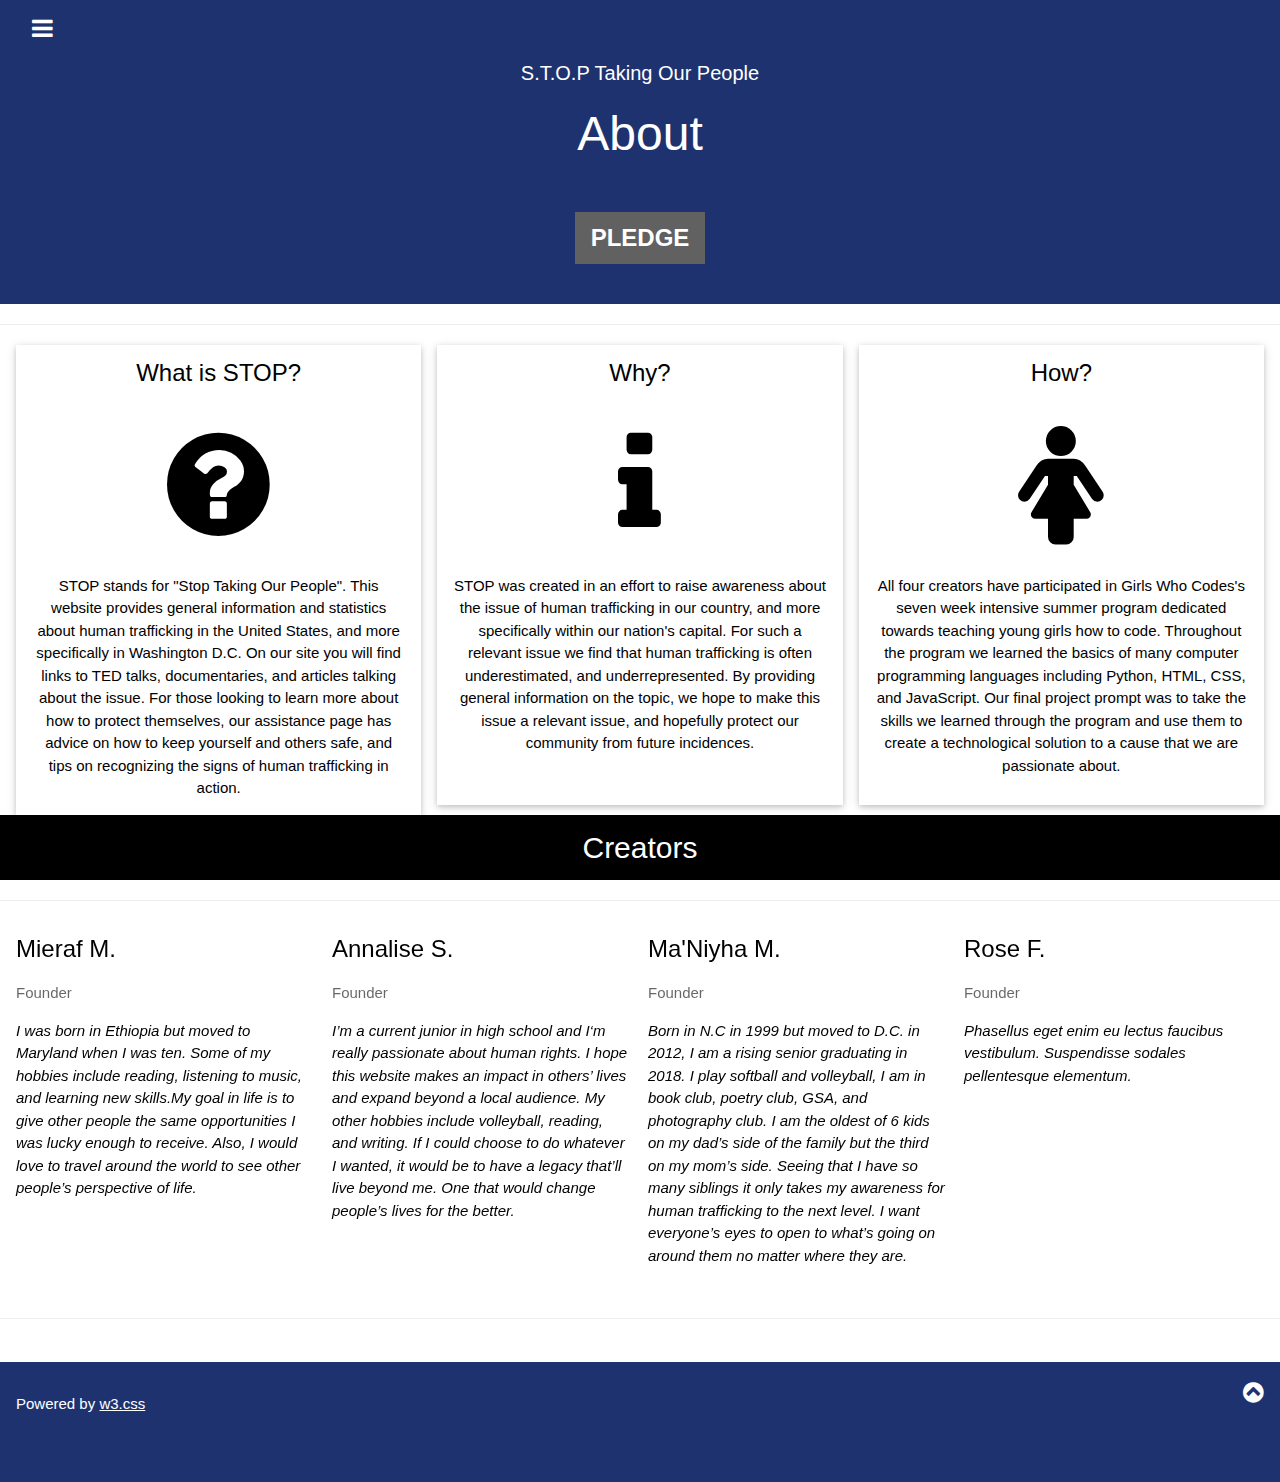
==== commit d2ff9e7b: "Update about.html" ====
--- a/startbootstrap-modern-business-gh-pages/about.html
+++ b/startbootstrap-modern-business-gh-pages/about.html
@@ -4,7 +4,7 @@
 <meta charset="UTF-8">
 <meta name="viewport" content="width=device-width, initial-scale=1">
 <link rel="stylesheet" href="https://www.w3schools.com/w3css/4/w3.css">
-<link rel="stylesheet" href="https://www.w3schools.com/lib/w3-theme-black.css">
+<link rel="stylesheet"  type="text/css" href="css/w3.css">
 <link rel="stylesheet" href="https://cdnjs.cloudflare.com/ajax/libs/font-awesome/4.3.0/css/font-awesome.min.css">
 <body>
 
@@ -22,8 +22,8 @@
 <header class="w3-container w3-theme w3-padding" id="myHeader">
   <i onclick="w3_open()" class="fa fa-bars w3-xlarge w3-button w3-theme"></i> 
   <div class="w3-center">
-  <h4>Human Trafficking</h4>
-  <h1 class="w3-xxxlarge w3-animate-bottom">STOP Taking Our People</h1>
+  <h4>S.T.O.P Taking Our People</h4>
+  <h1 class="w3-xxxlarge w3-animate-bottom">About</h1>
       <div class="w3-padding-32">
       <button class="w3-btn w3-xlarge w3-dark-grey w3-hover-light-grey" onclick="document.getElementById('id01').style.display='block'" style="font-weight:900;">PLEDGE</button>
     </div>
@@ -96,9 +96,11 @@
 </div>
 
 
-<hr>
-<h2 class="w3-center">Creators</h2>
-  
+
+<header class="w3-container w3-black">
+  <h2 style = "text-align:center">Creators</h2>
+</header>
+  <hr>
     <div class="w3-row-padding w3-grayscale">
     <div class="w3-col l3 m6 w3-margin-bottom">
       <h3>Mieraf M.</h3>
@@ -106,7 +108,6 @@
       <p><i>I was born in Ethiopia but moved to Maryland when I was ten. Some of my hobbies include reading, listening to music, 
         and learning new skills.My goal in life is to give other people the same opportunities I was lucky enough to receive. 
         Also, I would love to travel around the world to see other people’s perspective of life.</i></p>
-      <p><button class="w3-button w3-light-grey w3-block"></button></p>
     </div>
     <div class="w3-col l3 m6 w3-margin-bottom">
       <h3>Annalise S.</h3>
@@ -115,22 +116,19 @@
         impact in others’ lives and expand beyond a local audience. My other hobbies include volleyball, reading, and writing. 
         If I could choose to do whatever I wanted, it would be to have a legacy that’ll live beyond me. One that would change 
         people’s lives for the better.</i></p>
-      <p><button class="w3-button w3-light-grey w3-block"></button></p>
     </div>
     <div class="w3-col l3 m6 w3-margin-bottom">
       <h3>Ma'Niyha M.</h3>
       <p class="w3-opacity">Founder</p>
       <p> <i>Born in N.C in 1999 but moved to D.C. in 2012, I am a rising senior graduating in 2018. I play softball and volleyball, 
-        I am in book club, poetry club, GSA, and photography club.I am the oldest of 6 kids on my dad’s side of the family but the 
+        I am in book club, poetry club, GSA, and photography club. I am the oldest of 6 kids on my dad’s side of the family but the 
         third on my mom’s side. Seeing that I have so many siblings it only takes my awareness for human trafficking to the next level. 
         I want everyone’s eyes to open to what’s going on around them no matter where they are.</i></p>
-      <p><button class="w3-button w3-light-grey w3-block"></button></p>
     </div>
     <div class="w3-col l3 m6 w3-margin-bottom">
       <h3>Rose F.</h3>
       <p class="w3-opacity">Founder</p>
       <p><i>Phasellus eget enim eu lectus faucibus vestibulum. Suspendisse sodales pellentesque elementum.</i></p>
-      <p><button class="w3-button w3-light-grey w3-block"></button></p>
     </div>
   </div>
 
